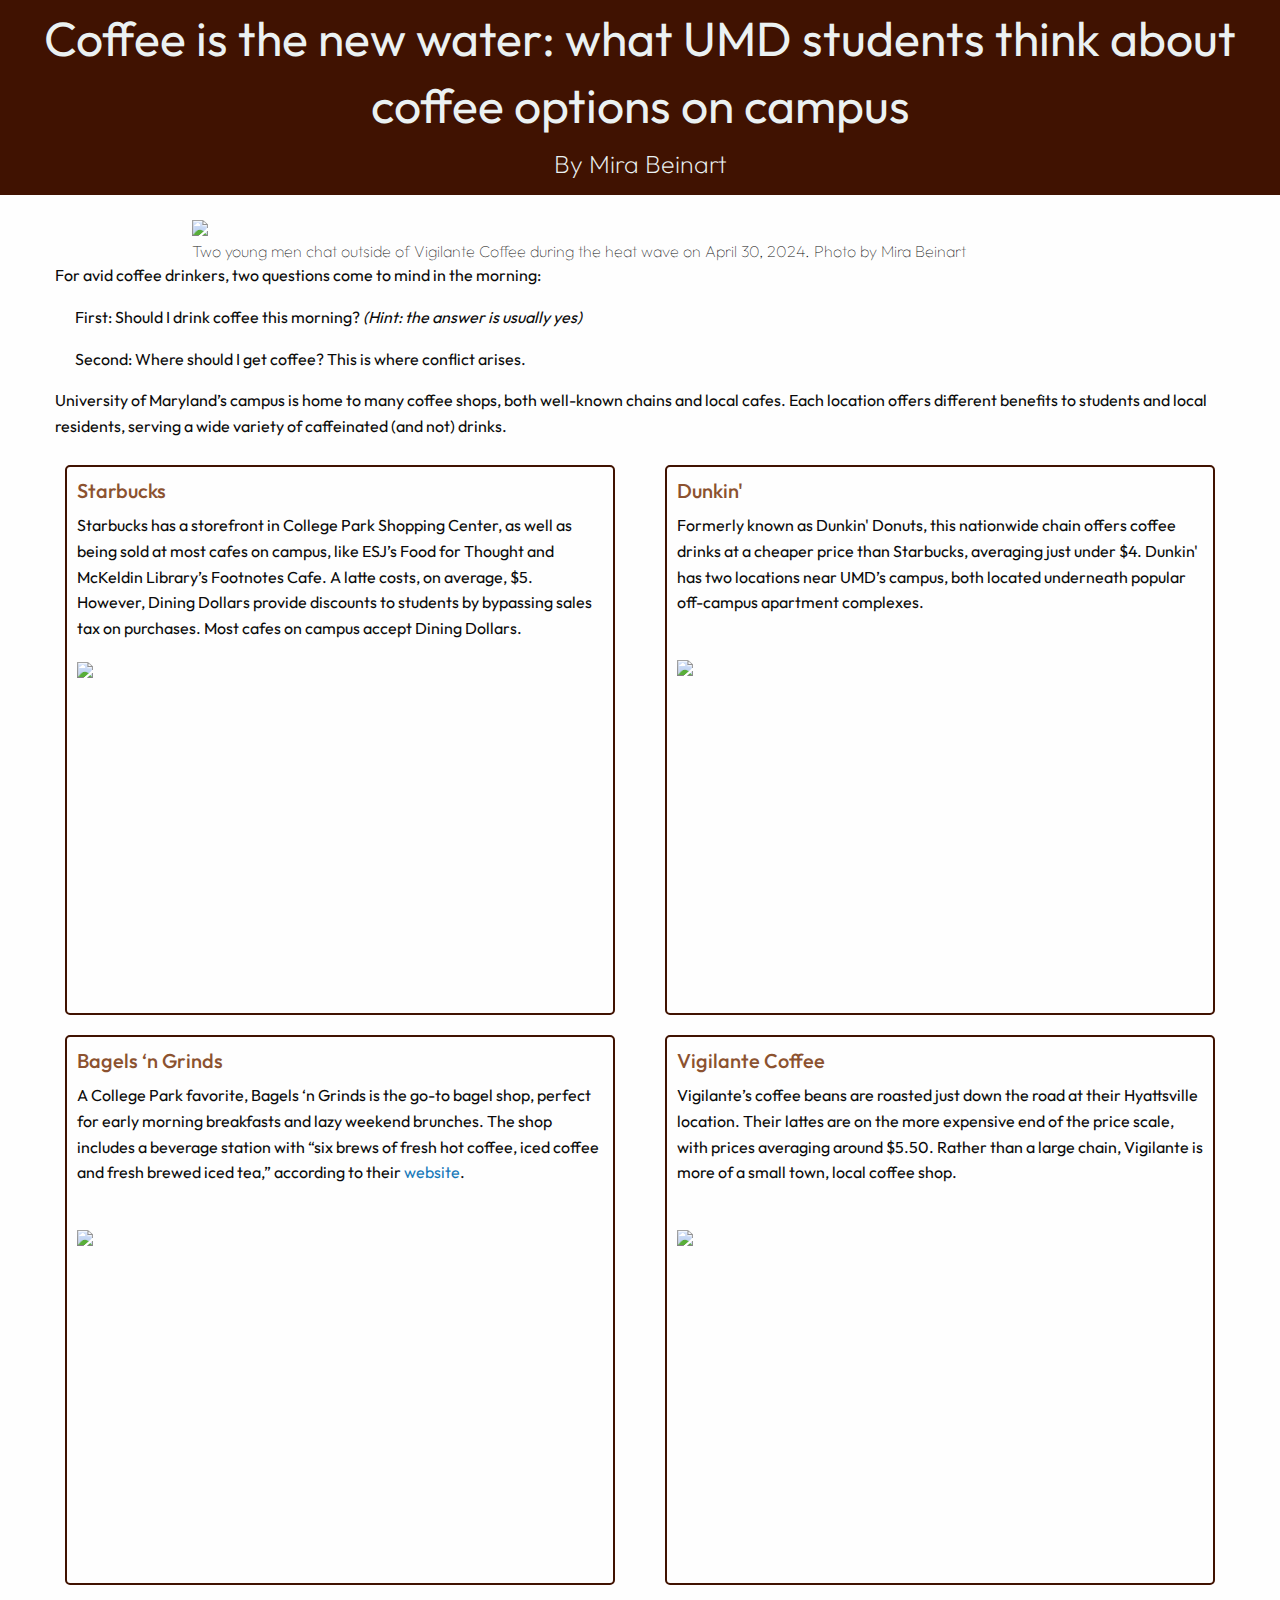
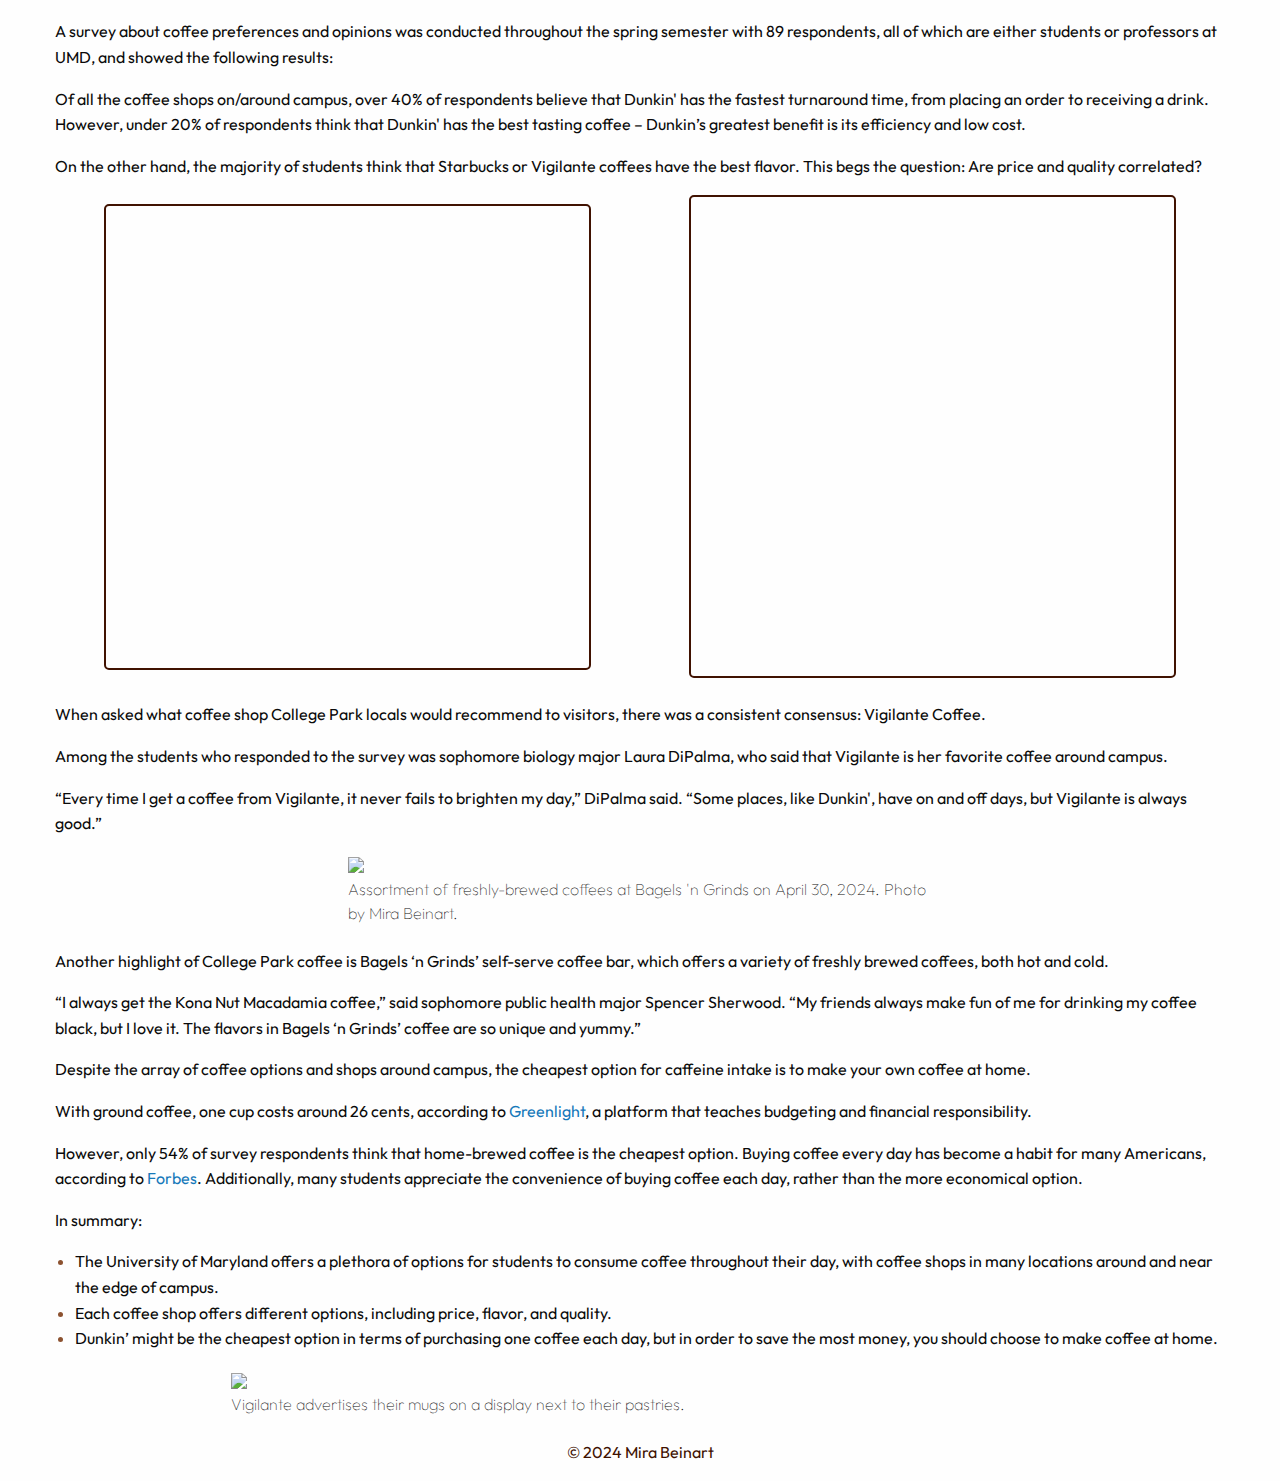
==== FinalMira/index.html @ ad7a1a50 "Add files via upload" ====
<!doctype html>
<html class="no-js" lang="en" dir="ltr">
<head>
<meta charset="utf-8">
<meta http-equiv="x-ua-compatible" content="ie=edge">
<meta name="viewport" content="width=device-width, initial-scale=1.0">
<meta name="author" content="Mira Beinart">
<meta name="description" content="Students' opinions on coffee near University of Maryland's campus">
<title>Coffee at UMD</title>
<link rel="stylesheet" href="css/foundation.css">
<link rel="stylesheet" href="css/app.css">
<link rel="preconnect" href="https://fonts.googleapis.com">
<link rel="preconnect" href="https://fonts.gstatic.com" crossorigin>
<link href="https://fonts.googleapis.com/css2?family=EB+Garamond:ital,wght@0,400..800;1,400..800&family=Outfit:wght@100..900&display=swap" rel="stylesheet">
</head>
<body>

<div class="grid-container fluid Headerbox">
	<div class="large-12 cell">
		<h1>Coffee is the new water: what UMD students think about coffee options on campus</h1>
		<h4>By Mira Beinart</h4>
	</div>
</div>
<div class="Image">
<img src="images/VigilanteOutsideSide.jpg">
<figcaption>Two young men chat outside of Vigilante Coffee during the heat wave on April 30, 2024. Photo by Mira Beinart</figcaption>
</div>

<div class="grid-container">
	<div class="large-8 medium-6 small-12 cell">
		<p>For avid coffee drinkers, two questions come to mind in the morning:</p>
		<ol>First: Should I drink coffee this morning? <em>(Hint: the answer is usually yes)</em></ol>
		<ol>Second: Where should I get coffee? This is where conflict arises.</ol>
		<p>University of Maryland’s campus is home to many coffee shops, both well-known chains and local cafes. Each location offers different benefits to students and local residents, serving a wide variety of caffeinated (and not) drinks.</p>
	</div>
	<div class="grid-x grid-padding-x">
	<div class="large-6 medium-8 small-12 cell">
		<div class="CoffeeCard">
			<h5>Starbucks</h5>
			<p>Starbucks has a storefront in College Park Shopping Center, as well as being sold at most cafes on campus, like ESJ’s Food for Thought and McKeldin Library’s Footnotes Cafe. A latte costs, on average, $5. However, Dining Dollars provide discounts to students by bypassing sales tax on purchases. Most cafes on campus accept Dining Dollars.</p>
			<a href="https://www.starbucks.com" target="_blank"><img src="images/StarbucksInside.jpg"></a>
		</div>
	</div>
	<div class="large-6 medium-8 small-12 cell">
		<div class="CoffeeCard">
			<h5>Dunkin'</h5>
			<p>Formerly known as Dunkin' Donuts, this nationwide chain offers coffee drinks at a cheaper price than Starbucks, averaging just under $4. Dunkin' has two locations near UMD’s campus, both located underneath popular off-campus apartment complexes.</p><br>
			<a href="https://www.dunkindonuts.com/en" target="_blank"><img src="images/DunkinOutside.jpg"></a>
		</div>
	</div>
	</div>

	<div class="grid-x grid-padding-x">
		<div class="large-6 medium-8 small-12 cell">
		<div class="CoffeeCard">
			<h5>Bagels ‘n Grinds</h5>
			<p>A College Park favorite, Bagels ‘n Grinds is the go-to bagel shop, perfect for early morning breakfasts and lazy weekend brunches. The shop includes a beverage station with “six brews of fresh hot coffee, iced coffee and fresh brewed iced tea,” according to their <a href ="https://www.bagelsngrinds.com/about-us/" target="_blank">website</a>.</p><br>
			<a href="https://www.bagelsngrinds.com" target="_blank"><img src="images/BagelsInside.jpg"></a>
		</div>
	</div>
	<div class="large-6 medium-8 small-12 cell">
		<div class="CoffeeCard">
			<h5>Vigilante Coffee</h5>
			<p>Vigilante’s coffee beans are roasted just down the road at their Hyattsville location. Their lattes are on the more expensive end of the price scale, with prices averaging around $5.50. Rather than a large chain, Vigilante is more of a small town, local coffee shop.</p><br>
			<a href="https://www.vigilantecoffee.com" target="_blank"><img src="images/VigilanteInside.jpg"></a>
		</div>
	</div>
	</div>
	<br>
	<div class="large-8 medium-6 small-12 cell">
		<p>A survey about coffee preferences and opinions was conducted throughout the spring semester with 89 respondents, all of which are either students or professors at UMD, and showed the following results:</p>
		<p>Of all the coffee shops on/around campus, over 40% of respondents believe that Dunkin' has the fastest turnaround time, from placing an order to receiving a drink. However, under 20% of respondents think that Dunkin' has the best tasting coffee – Dunkin’s greatest benefit is its efficiency and low cost.</p>
		<p>On the other hand, the majority of students think that Starbucks or Vigilante coffees have the best flavor. This begs the question: Are price and quality correlated?</p>
		<div class="grid-x grid-padding-x">
		<div class="large-5 medium-8 small-12 cell Chart">
		<iframe title="Best tasting coffee" aria-label="Pie Chart" id="datawrapper-chart-S4GPc" src="https://datawrapper.dwcdn.net/S4GPc/1/" scrolling="no" frameborder="0" style="width: 0; min-width: 100% !important; border: none;" height="435" data-external="1"></iframe><script type="text/javascript">!function(){"use strict";window.addEventListener("message",(function(a){if(void 0!==a.data["datawrapper-height"]){var e=document.querySelectorAll("iframe");for(var t in a.data["datawrapper-height"])for(var r=0;r<e.length;r++)if(e[r].contentWindow===a.source){var i=a.data["datawrapper-height"][t]+"px";e[r].style.height=i}}}))}();
</script>
</div>
<div class="large-5 medium-8 small-12 cell Chart">
	<iframe title="Fastest coffee" aria-label="Pie Chart" id="datawrapper-chart-sDdcK" src="https://datawrapper.dwcdn.net/sDdcK/1/" scrolling="no" frameborder="0" style="width: 0; min-width: 100% !important; border: none;" height="452" data-external="1"></iframe><script type="text/javascript">!function(){"use strict";window.addEventListener("message",(function(a){if(void 0!==a.data["datawrapper-height"]){var e=document.querySelectorAll("iframe");for(var t in a.data["datawrapper-height"])for(var r=0;r<e.length;r++)if(e[r].contentWindow===a.source){var i=a.data["datawrapper-height"][t]+"px";e[r].style.height=i}}}))}();
</script>
</div>
</div>
		<br>
		<p>When asked what coffee shop College Park locals would recommend to visitors, there was a consistent consensus: Vigilante Coffee. </p>
		<p>Among the students who responded to the survey was sophomore biology major Laura DiPalma, who said that Vigilante is her favorite coffee around campus.</p>
		<p>“Every time I get a coffee from Vigilante, it never fails to brighten my day,” DiPalma said. “Some places, like Dunkin', have on and off days, but Vigilante is always good.”</p>
		<div class="StoryPic">
<img src="images/BagelsCoffeeFront.jpg">
<figcaption>Assortment of freshly-brewed coffees at Bagels 'n Grinds on April 30, 2024. Photo by Mira Beinart.</figcaption>
</div><br>
		<p>Another highlight of College Park coffee is Bagels ‘n Grinds’ self-serve coffee bar, which offers a variety of freshly brewed coffees, both hot and cold.</p>

		<p>“I always get the Kona Nut Macadamia coffee,” said sophomore public health major Spencer Sherwood. “My friends always make fun of me for drinking my coffee black, but I love it. The flavors in Bagels ‘n Grinds’ coffee are so unique and yummy.”</p>

		<p>Despite the array of coffee options and shops around campus, the cheapest option for caffeine intake is to make your own coffee at home.</p>

		<p>With ground coffee, one cup costs around 26 cents, according to <a href="https://greenlight.com/learning-center/budgeting/how-much-is-a-cup-of-coffee#" target="_blank"> Greenlight</a>, a platform that teaches budgeting and financial responsibility.</p>

		<p>However, only 54% of survey respondents think that home-brewed coffee is the cheapest option. Buying coffee every day has become a habit for many Americans, according to <a href="https://www.forbes.com/sites/robasghar/2015/05/22/why-we-should-all-be-selling-coffee/?sh=4e672f611113" target="_blank">Forbes</a>. Additionally, many students appreciate the convenience of buying coffee each day, rather than the more economical option.</p>
		<p>In summary:</p>
			<ul>
				<li>The University of Maryland offers a plethora of options for students to consume coffee throughout their day, with coffee shops in many locations around and near the edge of campus.</li>
				<li>Each coffee shop offers different options, including price, flavor, and quality.</li>
				<li>Dunkin’ might be the cheapest option in terms of purchasing one coffee each day, but in order to save the most money, you should choose to make coffee at home.</li>
			</ul>
		<div class="Image">
			<img src="images/VigilanteCups.jpg">
			<figcaption>Vigilante advertises their mugs on a display next to their pastries.</figcaption><br>
		</div>
	</div>
</div>


<div class="grid-container fluid Footer">
	<div class="large-12 cell">
		<p>&#169; 2024 Mira Beinart</p>
	</div>
</div>





<script src="js/vendor/jquery.js"></script>
<script src="js/vendor/what-input.js"></script>
<script src="js/vendor/foundation.js"></script>
<script src="js/app.js"></script>
</body>
</html>
---- FinalMira/css/app.css ----
.Headerbox {
	background-color: #401201;
	color: #EBF1F2;
	text-align: center;
	margin: 0 0 10px 0;
	padding: 5px 20px 5px 20px;
	margin: 0 0 20px 0;
}

.Image {
	width: 70%;
	margin: auto;
}

.StoryPic {
	width: 50%;
	margin: auto;
}

figcaption {
	font-family: "Outfit", sans-serif;
  	font-optical-sizing: auto;
  	font-weight: 100;
  	font-style: normal;
}
h1 {
	font-family: "Outfit", sans-serif;
  	font-optical-sizing: auto;
 	font-weight: 400;
}

h4 {
	font-family: "Outfit", sans-serif;
  	font-optical-sizing: auto;
  	font-weight: 200;
  	font-style: normal;
}

h5 {
	font-family: "Outfit", sans-serif;
  	font-optical-sizing: auto;
  	font-weight: 500;
  	font-style: normal;
  	color: #8C5230;
}

p {
	font-family: "Outfit", sans-serif;
  	font-optical-sizing: auto;
  	font-weight: 400;
  	font-style: normal;
}

ol {
	font-family: "Outfit", sans-serif;
  	font-optical-sizing: auto;
  	font-weight: 400;
  	font-style: normal;
}
li::marker {
  color: #8C5230;
}
ul {
	font-family: "Outfit", sans-serif;
  	font-optical-sizing: auto;
  	font-weight: 400;
  	font-style: normal;
}
.Chart {
	border-style: solid;
	border-color: #401201;
	border-width: 2px;
	border-radius: 5px;
	padding: 10px 50px 10px 50px;
	margin: auto;
}
.Footer {
	color: #401201;
	text-align: center;
	padding: 0px;
	margin: 0px;
}
.CoffeeCard {
	border-style: solid;
	border-color: #401201;
	border-width: 2px;
	border-radius: 5px;
	padding: 10px 10px 0 10px;
	height: 550px;
	margin: 10px;
}








// <uniquifier>: Use a unique and descriptive class name
// <weight>: Use a value from 400 to 800

.eb-garamond-<uniquifier> {
  font-family: "EB Garamond", serif;
  font-optical-sizing: auto;
  font-weight: <weight>;
  font-style: normal;
}

// <uniquifier>: Use a unique and descriptive class name
// <weight>: Use a value from 100 to 900

.outfit-<uniquifier> {
  font-family: "Outfit", sans-serif;
  font-optical-sizing: auto;
  font-weight: <weight>;
  font-style: normal;
}
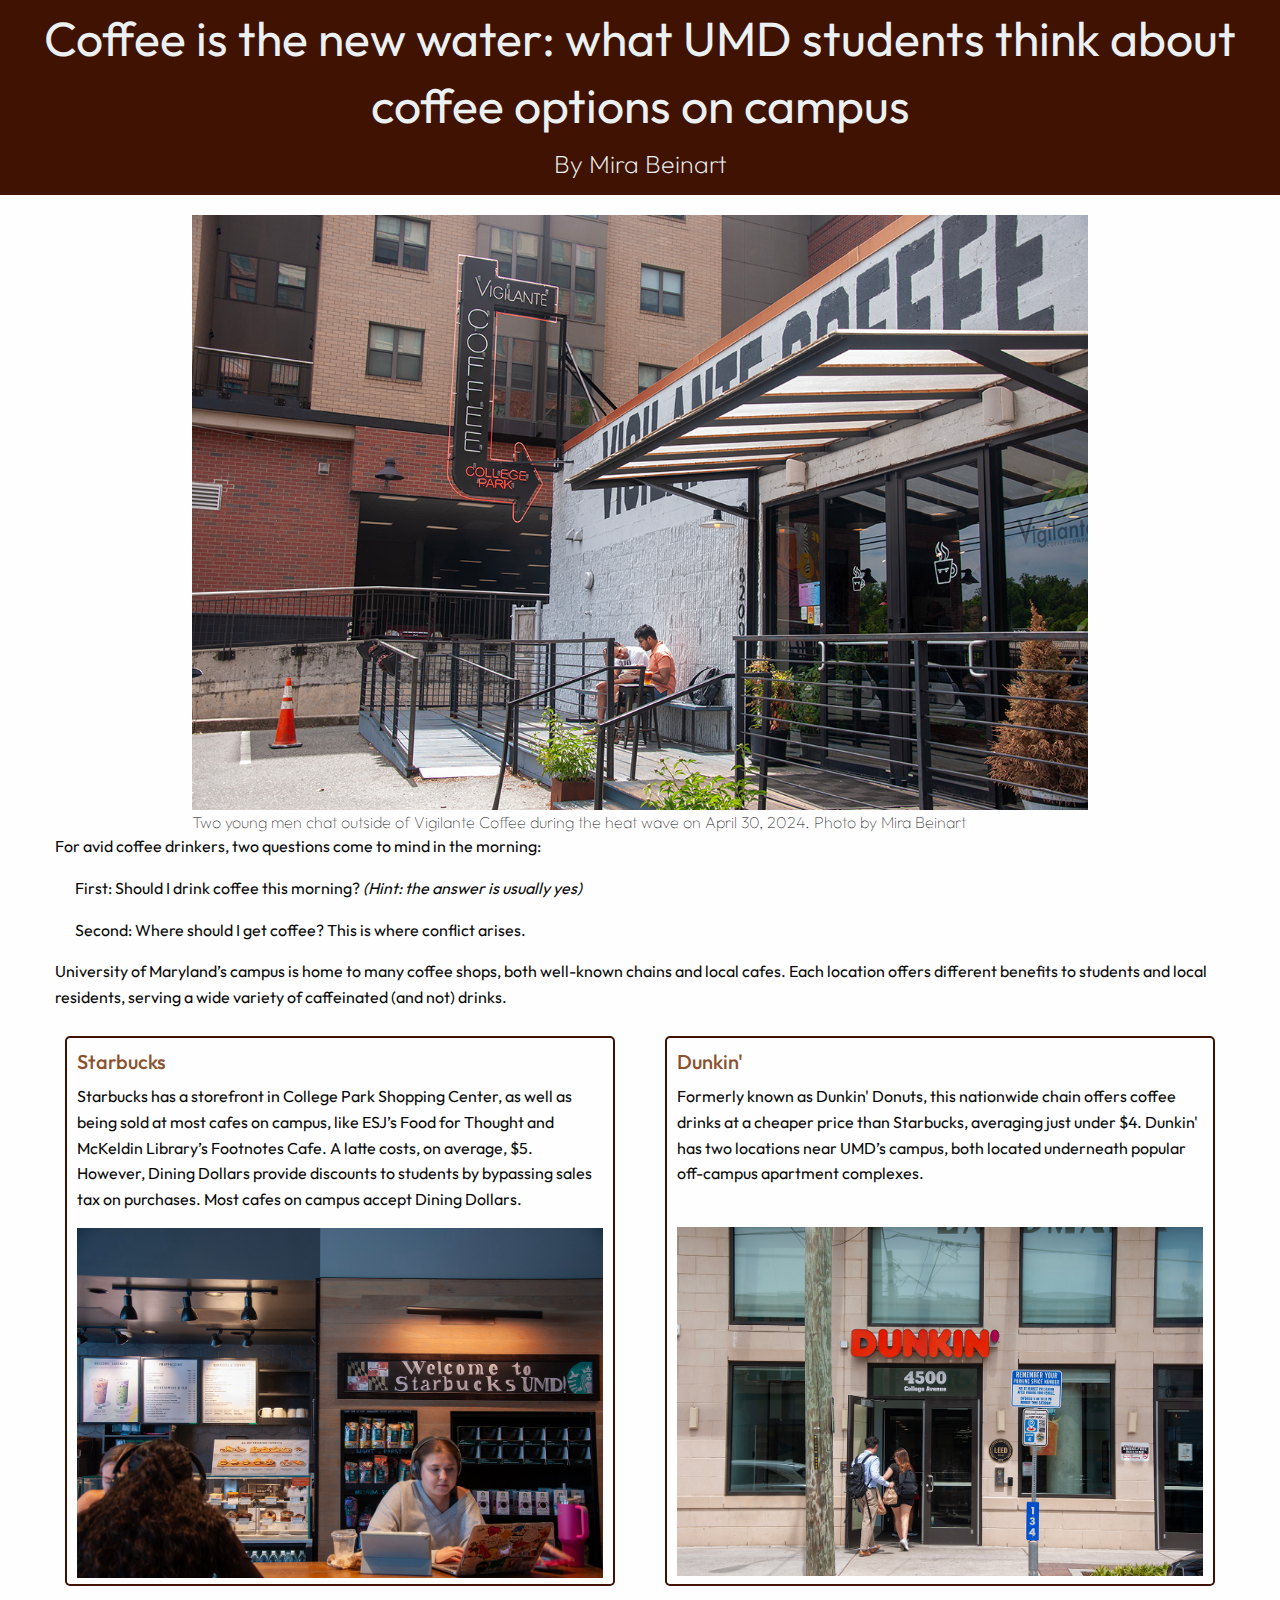
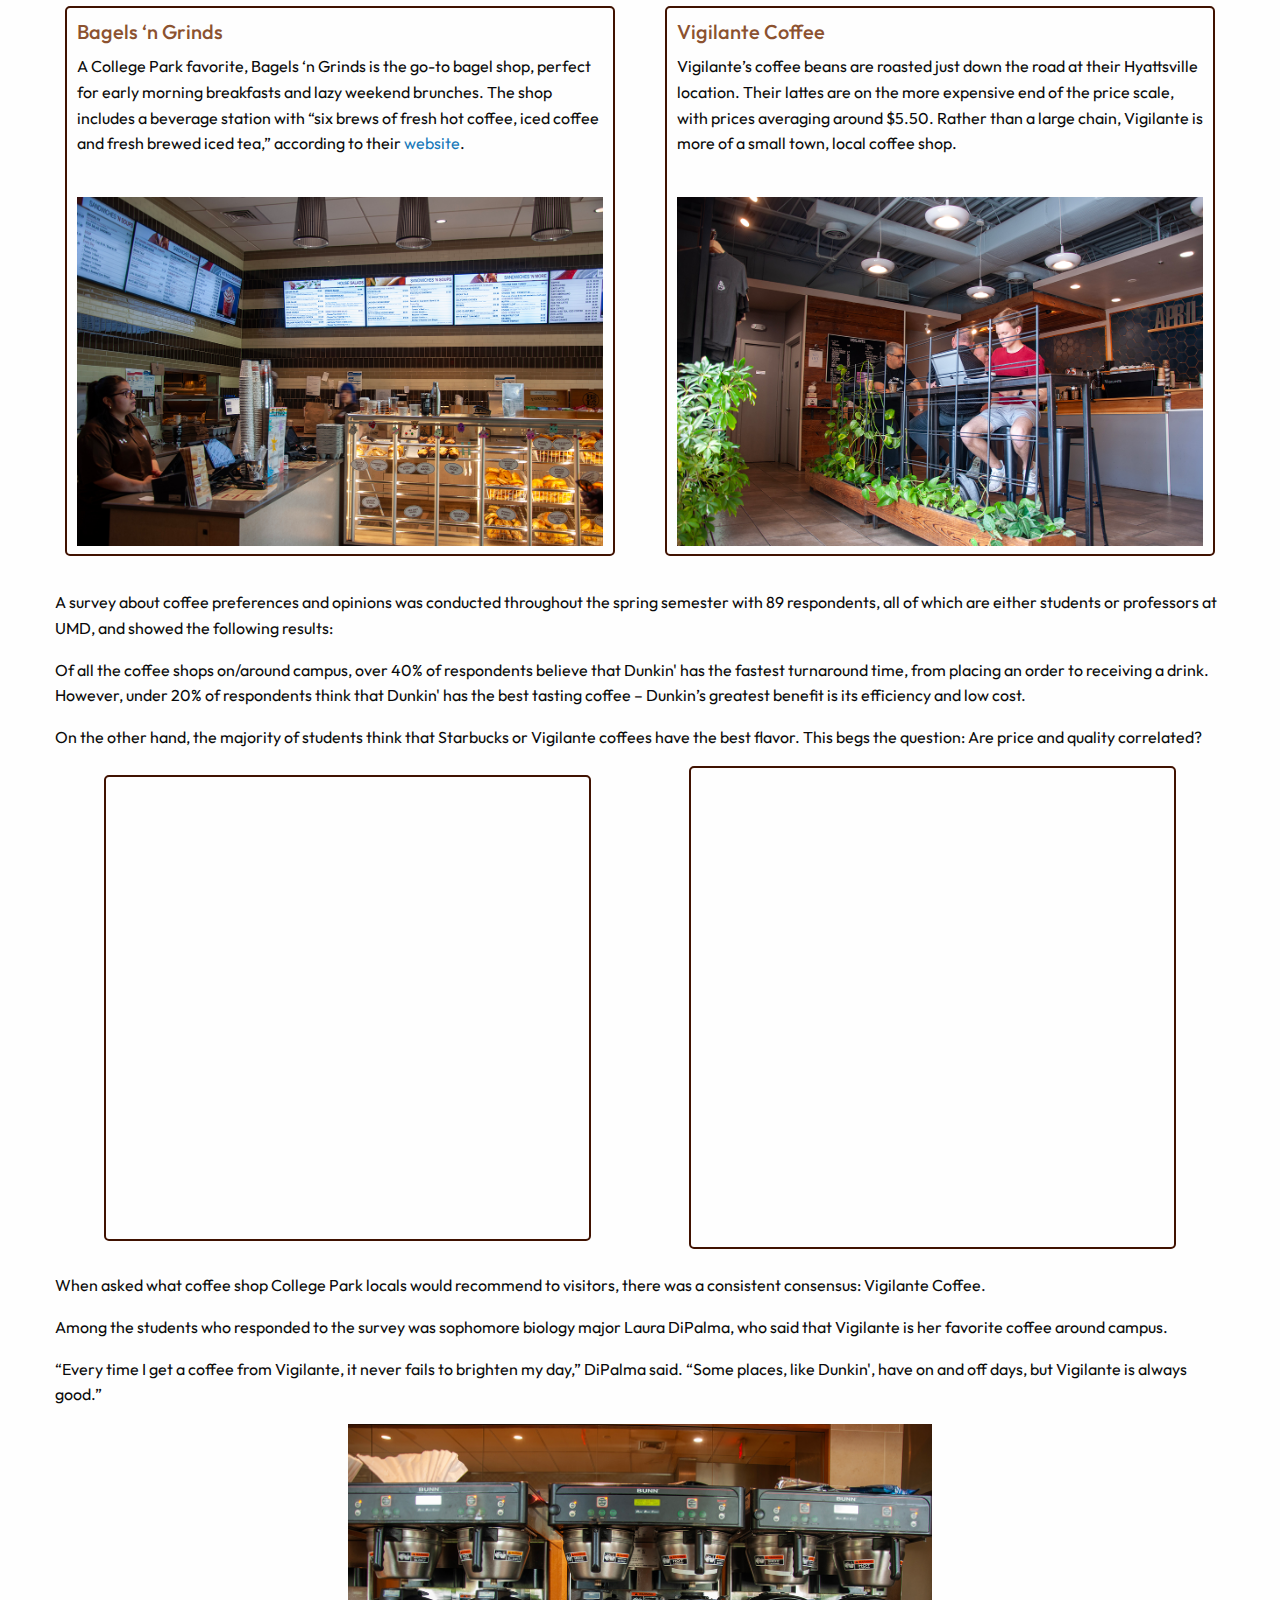
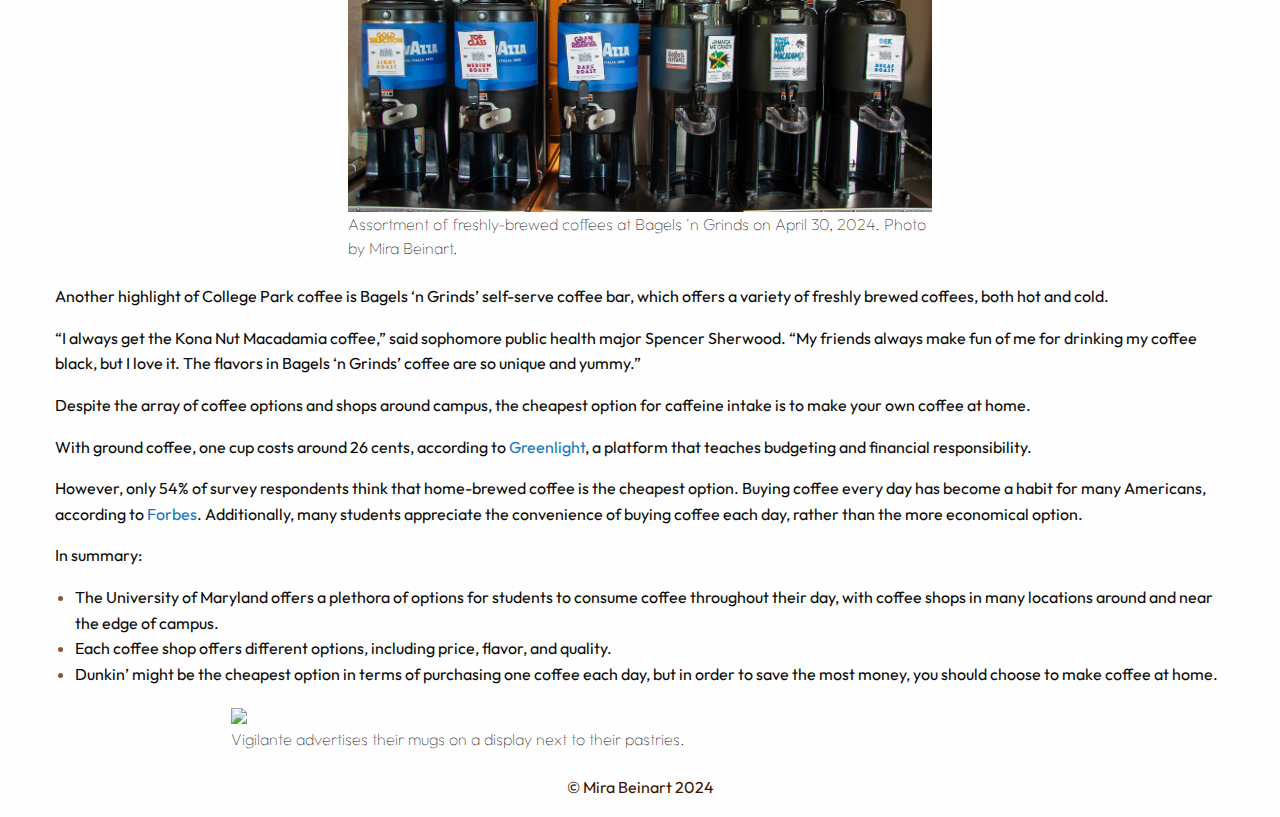
==== commit daba17b9: "Add files via upload" ====
--- a/FinalMira/index.html
+++ b/FinalMira/index.html
@@ -13,8 +13,30 @@
 <link rel="preconnect" href="https://fonts.googleapis.com">
 <link rel="preconnect" href="https://fonts.gstatic.com" crossorigin>
 <link href="https://fonts.googleapis.com/css2?family=EB+Garamond:ital,wght@0,400..800;1,400..800&family=Outfit:wght@100..900&display=swap" rel="stylesheet">
+<!-- HTML Meta Tags -->
+<title>Coffee at UMD</title>
+<meta name="description" content="Students' opinions on coffee near University of Maryland's campus">
+
+<!-- Facebook Meta Tags -->
+<meta property="og:url" content="https://mirabeinart.github.io/Repository_J352/FinalMira/index.html">
+<meta property="og:type" content="website">
+<meta property="og:title" content="Coffee at UMD">
+<meta property="og:description" content="Students' opinions on coffee near University of Maryland's campus">
+<meta property="og:image" content="images/VigilanteOutsideSide.jpg">
+
+<!-- Twitter Meta Tags -->
+<meta name="twitter:card" content="summary_large_image">
+<meta property="twitter:domain" content="mirabeinart.github.io">
+<meta property="twitter:url" content="https://mirabeinart.github.io/Repository_J352/FinalMira/index.html">
+<meta name="twitter:title" content="Coffee at UMD">
+<meta name="twitter:description" content="Students' opinions on coffee near University of Maryland's campus">
+<meta name="twitter:image" content="images/VigilanteOutsideSide">
+
+<!-- Meta Tags Generated via https://www.opengraph.xyz -->
 </head>
 <body>
+
+<!-- This is my header -->
 
 <div class="grid-container fluid Headerbox">
 	<div class="large-12 cell">
@@ -23,9 +45,11 @@
 	</div>
 </div>
 <div class="Image">
-<img src="images/VigilanteOutsideSide.jpg">
+<img src="images/VigilanteOutsideSidecopy.jpg">
 <figcaption>Two young men chat outside of Vigilante Coffee during the heat wave on April 30, 2024. Photo by Mira Beinart</figcaption>
 </div>
+
+<!-- Start of body copy -->
 
 <div class="grid-container">
 	<div class="large-8 medium-6 small-12 cell">
@@ -34,19 +58,20 @@
 		<ol>Second: Where should I get coffee? This is where conflict arises.</ol>
 		<p>University of Maryland’s campus is home to many coffee shops, both well-known chains and local cafes. Each location offers different benefits to students and local residents, serving a wide variety of caffeinated (and not) drinks.</p>
 	</div>
+<!-- Coffee shop descriptions -->
 	<div class="grid-x grid-padding-x">
 	<div class="large-6 medium-8 small-12 cell">
 		<div class="CoffeeCard">
 			<h5>Starbucks</h5>
 			<p>Starbucks has a storefront in College Park Shopping Center, as well as being sold at most cafes on campus, like ESJ’s Food for Thought and McKeldin Library’s Footnotes Cafe. A latte costs, on average, $5. However, Dining Dollars provide discounts to students by bypassing sales tax on purchases. Most cafes on campus accept Dining Dollars.</p>
-			<a href="https://www.starbucks.com" target="_blank"><img src="images/StarbucksInside.jpg"></a>
+			<a href="https://www.starbucks.com" target="_blank"><img src="images/StarbucksInsidecopy.jpg"></a>
 		</div>
 	</div>
 	<div class="large-6 medium-8 small-12 cell">
 		<div class="CoffeeCard">
 			<h5>Dunkin'</h5>
 			<p>Formerly known as Dunkin' Donuts, this nationwide chain offers coffee drinks at a cheaper price than Starbucks, averaging just under $4. Dunkin' has two locations near UMD’s campus, both located underneath popular off-campus apartment complexes.</p><br>
-			<a href="https://www.dunkindonuts.com/en" target="_blank"><img src="images/DunkinOutside.jpg"></a>
+			<a href="https://www.dunkindonuts.com/en" target="_blank"><img src="images/DunkinOutsidecopy.jpg"></a>
 		</div>
 	</div>
 	</div>
@@ -56,22 +81,27 @@
 		<div class="CoffeeCard">
 			<h5>Bagels ‘n Grinds</h5>
 			<p>A College Park favorite, Bagels ‘n Grinds is the go-to bagel shop, perfect for early morning breakfasts and lazy weekend brunches. The shop includes a beverage station with “six brews of fresh hot coffee, iced coffee and fresh brewed iced tea,” according to their <a href ="https://www.bagelsngrinds.com/about-us/" target="_blank">website</a>.</p><br>
-			<a href="https://www.bagelsngrinds.com" target="_blank"><img src="images/BagelsInside.jpg"></a>
+			<a href="https://www.bagelsngrinds.com" target="_blank"><img src="images/BagelsInsidecopy.jpg"></a>
 		</div>
 	</div>
 	<div class="large-6 medium-8 small-12 cell">
 		<div class="CoffeeCard">
 			<h5>Vigilante Coffee</h5>
 			<p>Vigilante’s coffee beans are roasted just down the road at their Hyattsville location. Their lattes are on the more expensive end of the price scale, with prices averaging around $5.50. Rather than a large chain, Vigilante is more of a small town, local coffee shop.</p><br>
-			<a href="https://www.vigilantecoffee.com" target="_blank"><img src="images/VigilanteInside.jpg"></a>
+			<a href="https://www.vigilantecoffee.com" target="_blank"><img src="images/VigilanteInsidecopy.jpg"></a>
 		</div>
 	</div>
 	</div>
 	<br>
+
+<!-- More body copy!-->
+
 	<div class="large-8 medium-6 small-12 cell">
 		<p>A survey about coffee preferences and opinions was conducted throughout the spring semester with 89 respondents, all of which are either students or professors at UMD, and showed the following results:</p>
 		<p>Of all the coffee shops on/around campus, over 40% of respondents believe that Dunkin' has the fastest turnaround time, from placing an order to receiving a drink. However, under 20% of respondents think that Dunkin' has the best tasting coffee – Dunkin’s greatest benefit is its efficiency and low cost.</p>
 		<p>On the other hand, the majority of students think that Starbucks or Vigilante coffees have the best flavor. This begs the question: Are price and quality correlated?</p>
+
+<!-- Graphs -->
 		<div class="grid-x grid-padding-x">
 		<div class="large-5 medium-8 small-12 cell Chart">
 		<iframe title="Best tasting coffee" aria-label="Pie Chart" id="datawrapper-chart-S4GPc" src="https://datawrapper.dwcdn.net/S4GPc/1/" scrolling="no" frameborder="0" style="width: 0; min-width: 100% !important; border: none;" height="435" data-external="1"></iframe><script type="text/javascript">!function(){"use strict";window.addEventListener("message",(function(a){if(void 0!==a.data["datawrapper-height"]){var e=document.querySelectorAll("iframe");for(var t in a.data["datawrapper-height"])for(var r=0;r<e.length;r++)if(e[r].contentWindow===a.source){var i=a.data["datawrapper-height"][t]+"px";e[r].style.height=i}}}))}();
@@ -82,12 +112,13 @@
 </script>
 </div>
 </div>
+<!-- More body... -->
 		<br>
 		<p>When asked what coffee shop College Park locals would recommend to visitors, there was a consistent consensus: Vigilante Coffee. </p>
 		<p>Among the students who responded to the survey was sophomore biology major Laura DiPalma, who said that Vigilante is her favorite coffee around campus.</p>
 		<p>“Every time I get a coffee from Vigilante, it never fails to brighten my day,” DiPalma said. “Some places, like Dunkin', have on and off days, but Vigilante is always good.”</p>
 		<div class="StoryPic">
-<img src="images/BagelsCoffeeFront.jpg">
+<img src="images/BagelsCoffeeFrontcopy.jpg">
 <figcaption>Assortment of freshly-brewed coffees at Bagels 'n Grinds on April 30, 2024. Photo by Mira Beinart.</figcaption>
 </div><br>
 		<p>Another highlight of College Park coffee is Bagels ‘n Grinds’ self-serve coffee bar, which offers a variety of freshly brewed coffees, both hot and cold.</p>
@@ -95,6 +126,16 @@
 		<p>“I always get the Kona Nut Macadamia coffee,” said sophomore public health major Spencer Sherwood. “My friends always make fun of me for drinking my coffee black, but I love it. The flavors in Bagels ‘n Grinds’ coffee are so unique and yummy.”</p>
 
 		<p>Despite the array of coffee options and shops around campus, the cheapest option for caffeine intake is to make your own coffee at home.</p>
+<!-- This is a pullquote that in theory I could include but I don't really like it --
+		<aside class="pquote">
+    <blockquote>
+        <p>1 CUP
+        	=
+        	26 CENTS
+    	</p>
+    </blockquote>
+		</aside>
+	-->
 
 		<p>With ground coffee, one cup costs around 26 cents, according to <a href="https://greenlight.com/learning-center/budgeting/how-much-is-a-cup-of-coffee#" target="_blank"> Greenlight</a>, a platform that teaches budgeting and financial responsibility.</p>
 
@@ -105,6 +146,7 @@
 				<li>Each coffee shop offers different options, including price, flavor, and quality.</li>
 				<li>Dunkin’ might be the cheapest option in terms of purchasing one coffee each day, but in order to save the most money, you should choose to make coffee at home.</li>
 			</ul>
+<!-- End of body.-->
 		<div class="Image">
 			<img src="images/VigilanteCups.jpg">
 			<figcaption>Vigilante advertises their mugs on a display next to their pastries.</figcaption><br>
@@ -115,7 +157,7 @@
 
 <div class="grid-container fluid Footer">
 	<div class="large-12 cell">
-		<p>&#169; 2024 Mira Beinart</p>
+		<p>&#169; Mira Beinart 2024</p>
 	</div>
 </div>
 
--- a/FinalMira/css/app.css
+++ b/FinalMira/css/app.css
@@ -17,6 +17,28 @@
 	margin: auto;
 }
 
+/* The CSS for the wouldbe pullquote lol
+blockquote {
+    margin: 0;
+}
+
+.pquote {
+    float: left;
+    width: 200px;
+    background: url(images/openquote.gif) top left no-repeat;
+    color: #030;
+    font-size: 26px;
+    line-height: 0.9;
+    font-style: italic;
+    padding: 13px;
+}
+
+
+.pquote p:first-letter {
+    font-size: 39px;
+    font-weight: bold;
+}
+*/
 figcaption {
 	font-family: "Outfit", sans-serif;
   	font-optical-sizing: auto;
